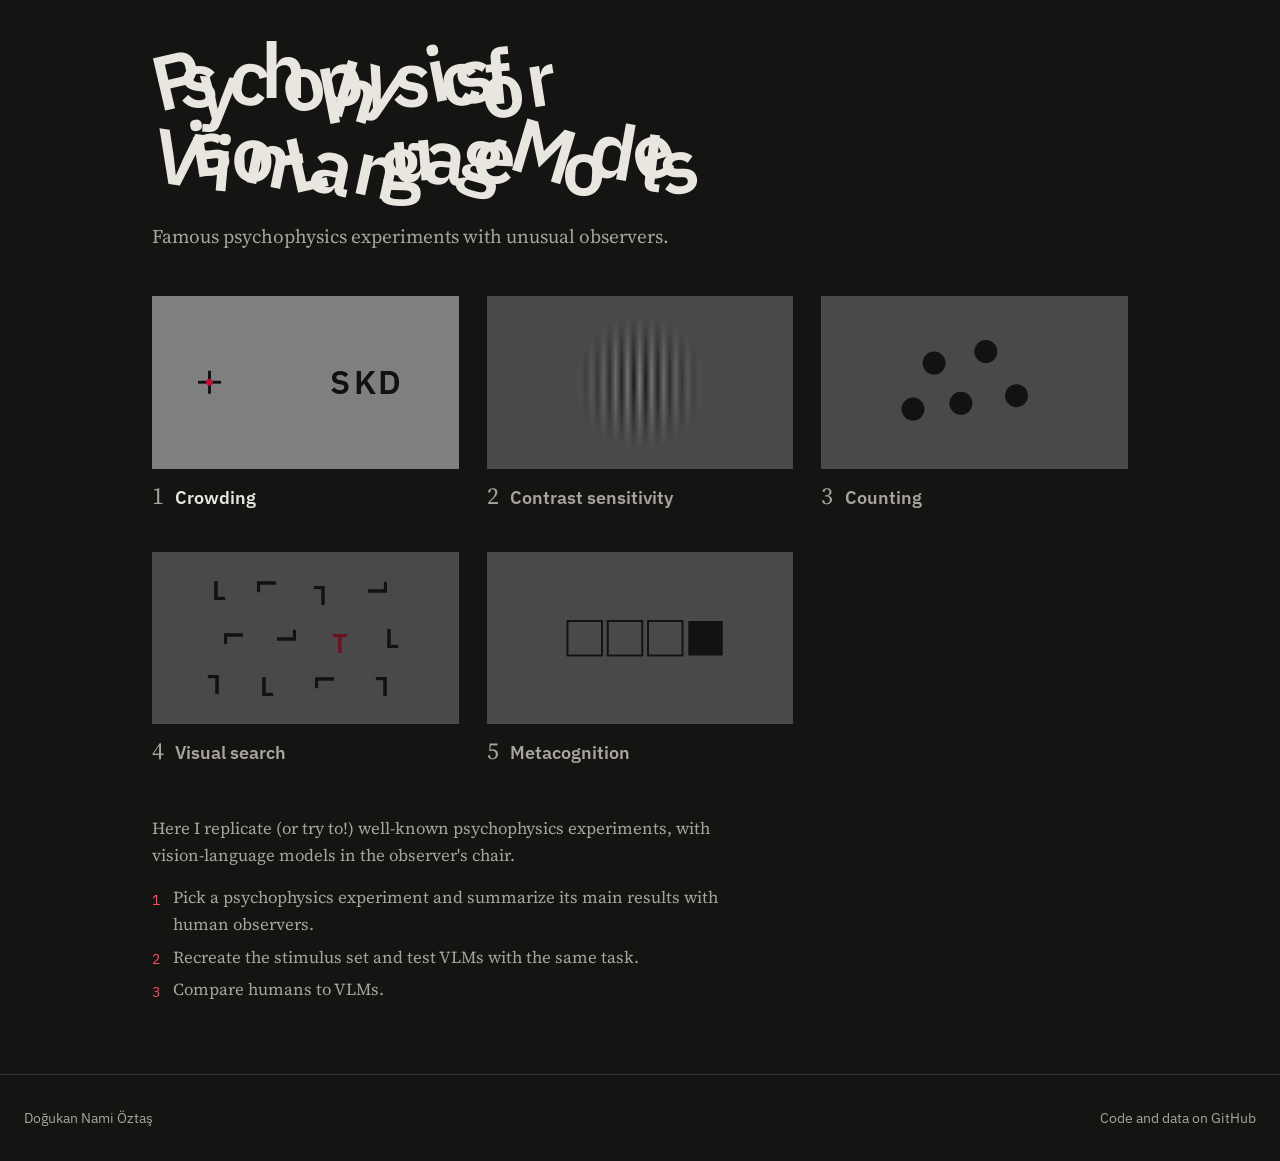
==== design/index.html @ e9a8e863 "First version of the site design" ====
<!doctype html>
<html lang="en">
<head>
  <meta charset="utf-8">
  <meta name="viewport" content="width=device-width, initial-scale=1">
  <title>Psychophysics for Vision-Language Models</title>
  <link rel="preconnect" href="https://fonts.googleapis.com">
  <link rel="preconnect" href="https://fonts.gstatic.com" crossorigin>
  <link href="https://fonts.googleapis.com/css2?family=IBM+Plex+Mono:wght@400;500&family=IBM+Plex+Sans:wght@400;600&family=Source+Serif+4:ital,opsz,wght@0,8..60,400;0,8..60,600;1,8..60,400&display=swap" rel="stylesheet">
  <link rel="stylesheet" href="style.css">
</head>
<body>

<main>
  <section class="hero">
    <h1 class="crowded-title">Psychophysics for<br>Vision-Language Models</h1>
    <p class="hero-lede">Famous psychophysics experiments with unusual observers.</p>
  </section>

  <section class="chapters">
    <div class="gallery">

      <!-- 1. Crowding: fixation cross and a flanked letter -->
      <a class="plate" href="chapter.html">
        <div class="panel"><svg viewBox="0 0 320 180" aria-hidden="true">
          <g stroke="#111" stroke-width="3"><line x1="48" y1="90" x2="72" y2="90"/><line x1="60" y1="78" x2="60" y2="102"/></g>
          <circle cx="60" cy="90" r="3.5" fill="#c8102e"/>
          <g fill="#111" font-family="IBM Plex Sans, sans-serif" font-weight="600" font-size="34" text-anchor="middle">
            <text x="196" y="102">S</text><text x="222" y="102">K</text><text x="248" y="102">D</text>
          </g>
        </svg></div>
        <div class="caption"><span class="num">1</span><div><h3>Crowding</h3></div></div>
      </a>

      <!-- 2. Contrast sensitivity: a Gabor patch (stripes faded out by a round window) -->
      <div class="plate planned">
        <div class="panel"><svg viewBox="0 0 320 180" aria-hidden="true">
          <defs>
            <linearGradient id="stripes" x1="0" y1="0" x2="0.09" y2="0" spreadMethod="repeat">
              <stop offset="0" stop-color="#1a1a1a"/><stop offset="0.5" stop-color="#e6e6e6"/><stop offset="1" stop-color="#1a1a1a"/>
            </linearGradient>
            <radialGradient id="window">
              <stop offset="0" stop-color="#fff" stop-opacity="1"/><stop offset="0.45" stop-color="#fff" stop-opacity="0.55"/><stop offset="1" stop-color="#fff" stop-opacity="0"/>
            </radialGradient>
            <mask id="gabor"><rect x="90" y="20" width="140" height="140" fill="url(#window)"/></mask>
          </defs>
          <rect x="90" y="20" width="140" height="140" fill="url(#stripes)" mask="url(#gabor)"/>
        </svg></div>
        <div class="caption"><span class="num">2</span><div><h3>Contrast sensitivity</h3></div></div>
      </div>

      <!-- 3. Counting: a few dots -->
      <div class="plate planned">
        <div class="panel"><svg viewBox="0 0 320 180" aria-hidden="true">
          <g fill="#111">
            <circle cx="118" cy="70" r="12"/><circle cx="172" cy="58" r="12"/><circle cx="146" cy="112" r="12"/>
            <circle cx="204" cy="104" r="12"/><circle cx="96" cy="118" r="12"/>
          </g>
        </svg></div>
        <div class="caption"><span class="num">3</span><div><h3>Counting</h3></div></div>
      </div>

      <!-- 4. Visual search: rotated L's and one T -->
      <div class="plate planned">
        <div class="panel"><svg viewBox="0 0 320 180" aria-hidden="true">
          <g fill="#111" font-family="IBM Plex Sans, sans-serif" font-weight="600" font-size="28" text-anchor="middle">
            <text x="70"  y="50"  transform="rotate(0 70 40)">L</text>
            <text x="120" y="45"  transform="rotate(90 120 35)">L</text>
            <text x="175" y="55"  transform="rotate(180 175 45)">L</text>
            <text x="235" y="48"  transform="rotate(270 235 38)">L</text>
            <text x="85"  y="100" transform="rotate(90 85 90)">L</text>
            <text x="140" y="98"  transform="rotate(270 140 88)">L</text>
            <text x="250" y="100" transform="rotate(0 250 90)">L</text>
            <text x="65"  y="148" transform="rotate(180 65 138)">L</text>
            <text x="120" y="150" transform="rotate(0 120 140)">L</text>
            <text x="180" y="146" transform="rotate(90 180 136)">L</text>
            <text x="240" y="150" transform="rotate(180 240 140)">L</text>
            <text x="196" y="105" fill="#c8102e">T</text>
          </g>
        </svg></div>
        <div class="caption"><span class="num">4</span><div><h3>Visual search</h3></div></div>
      </div>

      <!-- 5. Metacognition: a confidence scale -->
      <div class="plate planned">
        <div class="panel"><svg viewBox="0 0 320 180" aria-hidden="true">
          <g fill="none" stroke="#111" stroke-width="2">
            <rect x="84" y="72" width="36" height="36"/><rect x="126" y="72" width="36" height="36"/><rect x="168" y="72" width="36" height="36"/>
          </g>
          <rect x="210" y="72" width="36" height="36" fill="#111"/>
        </svg></div>
        <div class="caption"><span class="num">5</span><div><h3>Metacognition</h3></div></div>
      </div>

    </div>
  </section>

  <section class="about">
    <p>Here I replicate (or try to!) well-known psychophysics experiments, with vision-language models in the observer's chair.</p>
    <ol>
      <li>Pick a psychophysics experiment and summarize its main results with human observers.</li>
      <li>Recreate the stimulus set and test VLMs with the same task.</li>
      <li>Compare humans to VLMs.</li>
    </ol>
  </section>
</main>

<footer class="site-footer">
  <span>Doğukan Nami Öztaş</span>
  <span>Code and data on GitHub</span>
</footer>

<script src="site.js"></script>
</body>
</html>
---- design/style.css ----
/* ------------------------------------------------------------------
   Psychophysics for Machines — design mockup
   Stimuli sit on the grey of a vision-lab display.
   ------------------------------------------------------------------ */

:root {
  --paper:        #141413;
  --paper-2:      #1d1d1b;
  --ink:          #e9e6df;
  --ink-soft:     #a8a49b;
  --rule:         #34322e;
  --display-grey: #7f7f7f;   /* the classic mid-grey background of vision experiments */
  --accent:       #ff4d5e;   /* fixation-dot red */
  --code-bg:      #1f1e1c;
  --chip-bg:      #2a2926;

  --serif: "Source Serif 4", Georgia, serif;
  --sans:  "IBM Plex Sans", system-ui, sans-serif;
  --mono:  "IBM Plex Mono", ui-monospace, monospace;
  --code:  var(--mono);

  --measure: 42rem;
  color-scheme: dark;
}

* { box-sizing: border-box; }

html { scroll-behavior: smooth; }

body {
  margin: 0;
  background: var(--paper);
  color: var(--ink);
  font-family: var(--serif);
  font-size: 1.125rem;
  line-height: 1.65;
  -webkit-font-smoothing: antialiased;
}

a { color: inherit; text-decoration-color: var(--accent); text-underline-offset: 3px; }
img { max-width: 100%; display: block; }

/* ---------- fixation cross ---------- */

.fix {
  position: relative;
  display: inline-block;
  width: 1.1em;
  height: 1.1em;
  flex: none;
}
.fix::before, .fix::after {
  content: "";
  position: absolute;
  background: currentColor;
}
.fix::before { left: 0; right: 0; top: 50%; height: 2px; transform: translateY(-50%); }
.fix::after  { top: 0; bottom: 0; left: 50%; width: 2px; transform: translateX(-50%); }
.fix .dot {
  position: absolute;
  left: 50%; top: 50%;
  width: 6px; height: 6px;
  margin: -3px 0 0 -3px;
  border-radius: 50%;
  background: var(--accent);
  z-index: 1;
}

/* ---------- home: title ---------- */

.hero {
  max-width: 64rem;
  margin: 0 auto;
  padding: 2.5rem 1.5rem 1.25rem;
}
.crowded-title {
  font-family: var(--sans);
  font-weight: 600;
  font-size: clamp(2.3rem, 6.5vw, 4.8rem);
  line-height: 1.02;
  margin: 0;
  letter-spacing: -0.2em;                  /* crowded: letters overlap */
  transition: letter-spacing 800ms cubic-bezier(.2,.7,.2,1) 0.75s;   /* waits 0.75 s before crowding again */
  cursor: default;
}
/* each letter is nudged and tilted a little (values set by site.js) */
.crowded-title .ch {
  display: inline-block;
  transform: translate(var(--dx), var(--dy)) rotate(var(--r));
  transition: transform 800ms cubic-bezier(.2,.7,.2,1) 0.75s;
}
/* hover (or tap on a phone) releases the crowding straight away */
.crowded-title:hover,
.crowded-title.released { letter-spacing: -0.02em; transition-delay: 0s; }
.crowded-title:hover .ch,
.crowded-title.released .ch { transform: none; transition-delay: 0s; }
.hero-lede {
  max-width: 40rem;
  font-size: 1.2rem;
  color: var(--ink-soft);
  margin: 1.5rem 0 0.5rem;
}

/* ---------- home: chapters as figure plates ---------- */

.chapters {
  max-width: 64rem;
  margin: 0 auto;
  padding: 1rem 1.5rem 3rem;
}
.gallery {
  display: grid;
  grid-template-columns: repeat(3, minmax(0, 1fr));
  gap: 2.5rem 1.75rem;
}
.plate { text-decoration: none; display: block; }
.plate .panel { background: var(--display-grey); aspect-ratio: 16 / 9; }
.plate .panel svg { width: 100%; height: 100%; display: block; }
.plate .caption { margin-top: 0.8rem; display: flex; gap: 0.7rem; align-items: baseline; }
.plate .num { font-family: var(--serif); font-size: 1.5rem; color: var(--ink-soft); line-height: 1; }
.plate h3 { font-family: var(--sans); font-weight: 600; font-size: 1.15rem; margin: 0; }
.plate p { margin: 0.3rem 0 0; color: var(--ink-soft); font-size: 0.98rem; line-height: 1.5; }
.plate.planned .panel { opacity: 0.5; }
.plate.planned h3 { color: var(--ink-soft); }
.plate .state { font-style: italic; color: var(--accent); white-space: nowrap; }
a.plate:hover h3 { text-decoration: underline; text-decoration-color: var(--accent); text-underline-offset: 4px; }

/* a short note under the chapters */
.about {
  max-width: 64rem;
  margin: 0 auto;
  padding: 0 1.5rem 4rem;
}
.about p {
  max-width: 38rem;
  margin: 0 0 1rem;
  color: var(--ink-soft);
  font-size: 1.05rem;
  line-height: 1.6;
}
.about ol {
  max-width: 38rem;
  margin: 0;
  padding: 0;
  list-style: none;
  counter-reset: step;
  color: var(--ink-soft);
  font-size: 1.05rem;
  line-height: 1.6;
}
.about li {
  counter-increment: step;
  display: flex;
  gap: 0.8rem;
  margin-bottom: 0.35rem;
}
.about li::before {
  content: counter(step);
  font-family: var(--mono);
  font-size: 0.9rem;
  color: var(--accent);
  padding-top: 0.15rem;
}

/* ---------- chapter page ---------- */

.back {
  display: inline-flex;
  align-items: center;
  gap: 0.6rem;
  font-family: var(--sans);
  font-size: 0.95rem;
  font-weight: 600;
  text-decoration: none;
}
.back:hover { color: var(--ink-soft); }

.chapter-head {
  max-width: 64rem;
  margin: 0 auto;
  padding: 1.5rem 1.5rem 1.5rem;
}
.chapter-number {
  font-family: var(--mono);
  font-size: 0.85rem;
  color: var(--ink-soft);
  letter-spacing: 0.12em;
  text-transform: uppercase;
  margin-top: 3.5rem;
}
.chapter-title {
  font-family: var(--sans);
  font-weight: 600;
  font-size: clamp(2.2rem, 5vw, 3.4rem);
  line-height: 1.08;
  margin: 0.5rem 0 0.8rem;
  letter-spacing: -0.02em;
}
.chapter-sub { font-size: 1.2rem; color: var(--ink-soft); max-width: 40rem; margin: 0; }

/* the Article | Notebook switch */
.view-switch {
  display: inline-flex;
  margin-top: 1.8rem;
  border: 1px solid var(--rule);
  border-radius: 999px;
  padding: 3px;
  font-family: var(--sans);
  font-size: 0.9rem;
  position: relative;
  background: var(--paper-2);
}
.view-switch button {
  font: inherit;
  border: 0;
  background: none;
  color: var(--ink-soft);
  padding: 0.35rem 1.1rem;
  border-radius: 999px;
  cursor: pointer;
  position: relative;
  z-index: 1;
  transition: color 300ms ease;
}
.view-switch button[aria-pressed="true"] { color: var(--paper); }
.view-switch .thumb {
  position: absolute;
  top: 3px; bottom: 3px; left: 3px;
  width: calc(50% - 3px);
  border-radius: 999px;
  background: var(--ink);
  transition: transform 450ms cubic-bezier(.2,.7,.2,1);
}
.view-switch[data-view="notebook"] .thumb { transform: translateX(100%); }

.chapter-layout {
  max-width: 64rem;
  margin: 0 auto;
  padding: 1rem 1.5rem 6rem;
  display: grid;
  grid-template-columns: 12rem minmax(0, 1fr);
  gap: 3rem;
}

/* table of contents: the six parts */
.toc {
  position: sticky;
  top: 2rem;
  align-self: start;
  font-family: var(--sans);
  font-size: 0.85rem;
}
.toc ol { list-style: none; margin: 0; padding: 0; counter-reset: part; }
.toc li { counter-increment: part; }
.toc a {
  display: flex;
  gap: 0.6rem;
  padding: 0.35rem 0 0.35rem 0.7rem;
  text-decoration: none;
  color: var(--ink-soft);
  border-left: 2px solid transparent;
  transition: color 200ms, border-color 200ms;
}
.toc a::before { content: counter(part); font-family: var(--mono); opacity: 0.6; }
.toc a.active { color: var(--ink); border-left-color: var(--accent); }
.toc a.no-code { opacity: 0.45; }

/* the flipping stage */
.stage { perspective: 1800px; min-width: 0; }
.face { transform-origin: 50% 20vh; min-width: 0; }
.face[hidden] { display: none; }
.flip-out { animation: flipOut 320ms ease-in forwards; }
.flip-in  { animation: flipIn 380ms ease-out forwards; }
@keyframes flipOut { from { transform: rotateY(0); opacity: 1; } to { transform: rotateY(-90deg); opacity: 0.2; } }
@keyframes flipIn  { from { transform: rotateY(90deg); opacity: 0.2; } to { transform: rotateY(0); opacity: 1; } }
@media (prefers-reduced-motion: reduce) {
  .flip-out, .flip-in { animation-duration: 1ms; }
}

/* article typography */
.article { max-width: var(--measure); }
.article section { scroll-margin-top: 2rem; padding-bottom: 1rem; }
.article h2 {
  font-family: var(--sans);
  font-weight: 600;
  font-size: 1.6rem;
  line-height: 1.2;
  margin: 3rem 0 1rem;
  display: flex;
  align-items: baseline;
  gap: 0.8rem;
}
.article h2 .part { font-family: var(--mono); font-size: 0.85rem; color: var(--accent); font-weight: 500; }
.article p { margin: 0 0 1.2rem; }
.article .pending {
  font-family: var(--mono);
  font-size: 0.85rem;
  color: var(--ink-soft);
  border: 1px dashed var(--rule);
  padding: 0.9rem 1rem;
  border-radius: 4px;
}
.cite { font-family: var(--sans); font-size: 0.8em; color: var(--ink-soft); }

/* figures sit on the display grey */
figure { margin: 2rem 0; }
.display {
  background: var(--display-grey);
  border-radius: 3px;
  padding: 1.25rem;
}
.display-row {
  display: grid;
  grid-template-columns: repeat(4, minmax(0, 1fr));
  gap: 0.9rem;
}
.display-row.three { grid-template-columns: repeat(3, minmax(0, 1fr)); }
.display-row .tile { display: flex; flex-direction: column; gap: 0.45rem; }
.display-row .tile span {
  font-family: var(--mono);
  font-size: 0.72rem;
  color: #f2f2f2;
  letter-spacing: 0.05em;
  text-transform: uppercase;
}
.display-row img { border-radius: 2px; background: #fff; }
.display-row .empty {
  aspect-ratio: 1;
  border: 1px dashed rgba(255,255,255,0.6);
  border-radius: 2px;
  display: grid;
  place-items: center;
  font-family: var(--mono);
  font-size: 0.72rem;
  color: #f2f2f2;
  text-align: center;
  padding: 0.5rem;
}
figcaption {
  font-family: var(--sans);
  font-size: 0.85rem;
  color: var(--ink-soft);
  margin-top: 0.7rem;
  line-height: 1.5;
}
figcaption b { color: var(--ink); font-weight: 600; }

.plot { background: var(--paper-2); border-radius: 3px; padding: 1rem; }
.plot svg { width: 100%; height: auto; }

/* ---------- notebook view ---------- */

.notebook { max-width: 48rem; }
.notebook section { scroll-margin-top: 2rem; }
.nb-part {
  font-family: var(--mono);
  font-size: 0.8rem;
  color: var(--accent);
  margin: 2.5rem 0 0.8rem;
  text-transform: uppercase;
  letter-spacing: 0.1em;
}
.cell { display: grid; grid-template-columns: 3.2rem minmax(0, 1fr); gap: 0.6rem; margin: 0 0 1rem; }
.cell .prompt {
  font-family: var(--code);
  font-size: 0.75rem;
  color: var(--ink-soft);
  padding-top: 0.7rem;
  text-align: right;
}
.cell.md .body { font-size: 1rem; }
.cell.md h3 { font-family: var(--sans); font-size: 1.15rem; margin: 0.4rem 0 0.4rem; }
.cell pre {
  margin: 0;
  background: var(--code-bg);
  border: 1px solid var(--rule);
  border-radius: 3px;
  padding: 0.75rem 0.9rem;
  font-family: var(--code);
  font-size: 0.82rem;
  line-height: 1.55;
  overflow-x: auto;
}
.cell .out {
  font-family: var(--code);
  font-size: 0.8rem;
  padding: 0.5rem 0.2rem;
  white-space: pre-wrap;
  color: var(--ink-soft);
}
.cell .out img { background: #fff; border-radius: 2px; max-width: 32rem; }
.tok-k { color: #be95ff; }
.tok-s { color: #6fdc8c; }
.tok-c { color: var(--ink-soft); font-style: italic; }
.tok-n { color: #ffb784; }

/* ---------- footer ---------- */

.site-footer {
  border-top: 1px solid var(--rule);
  padding: 2rem 1.5rem;
  font-family: var(--sans);
  font-size: 0.85rem;
  color: var(--ink-soft);
  display: flex;
  justify-content: space-between;
  gap: 1rem;
  flex-wrap: wrap;
}

/* ---------- phone ---------- */

@media (max-width: 760px) {
  body { font-size: 1.05rem; }
  .hero { padding: 1.75rem 1rem 1rem; }
  .chapters { padding: 0.5rem 1rem 4rem; }
  .gallery { grid-template-columns: minmax(0, 1fr); gap: 2rem; }
  .chapter-head { padding: 1.2rem 1rem 1rem; }
  .chapter-number { margin-top: 2.5rem; }
  .chapter-layout { grid-template-columns: minmax(0, 1fr); padding: 0.5rem 1rem 4rem; gap: 1rem; }
  .toc {
    position: static;
    overflow-x: auto;
    border-bottom: 1px solid var(--rule);
    padding-bottom: 0.5rem;
  }
  .toc ol { display: flex; gap: 0.2rem; }
  .toc a { white-space: nowrap; border-left: 0; border-bottom: 2px solid transparent; padding: 0.3rem 0.5rem; }
  .toc a.active { border-bottom-color: var(--accent); }
  .display { padding: 0.8rem; }
  .display-row { grid-template-columns: repeat(2, minmax(0, 1fr)); }
  .display-row.three { grid-template-columns: repeat(3, minmax(0, 1fr)); }
  .cell { grid-template-columns: minmax(0, 1fr); gap: 0.2rem; }
  .cell .prompt { text-align: left; padding-top: 0; }
}
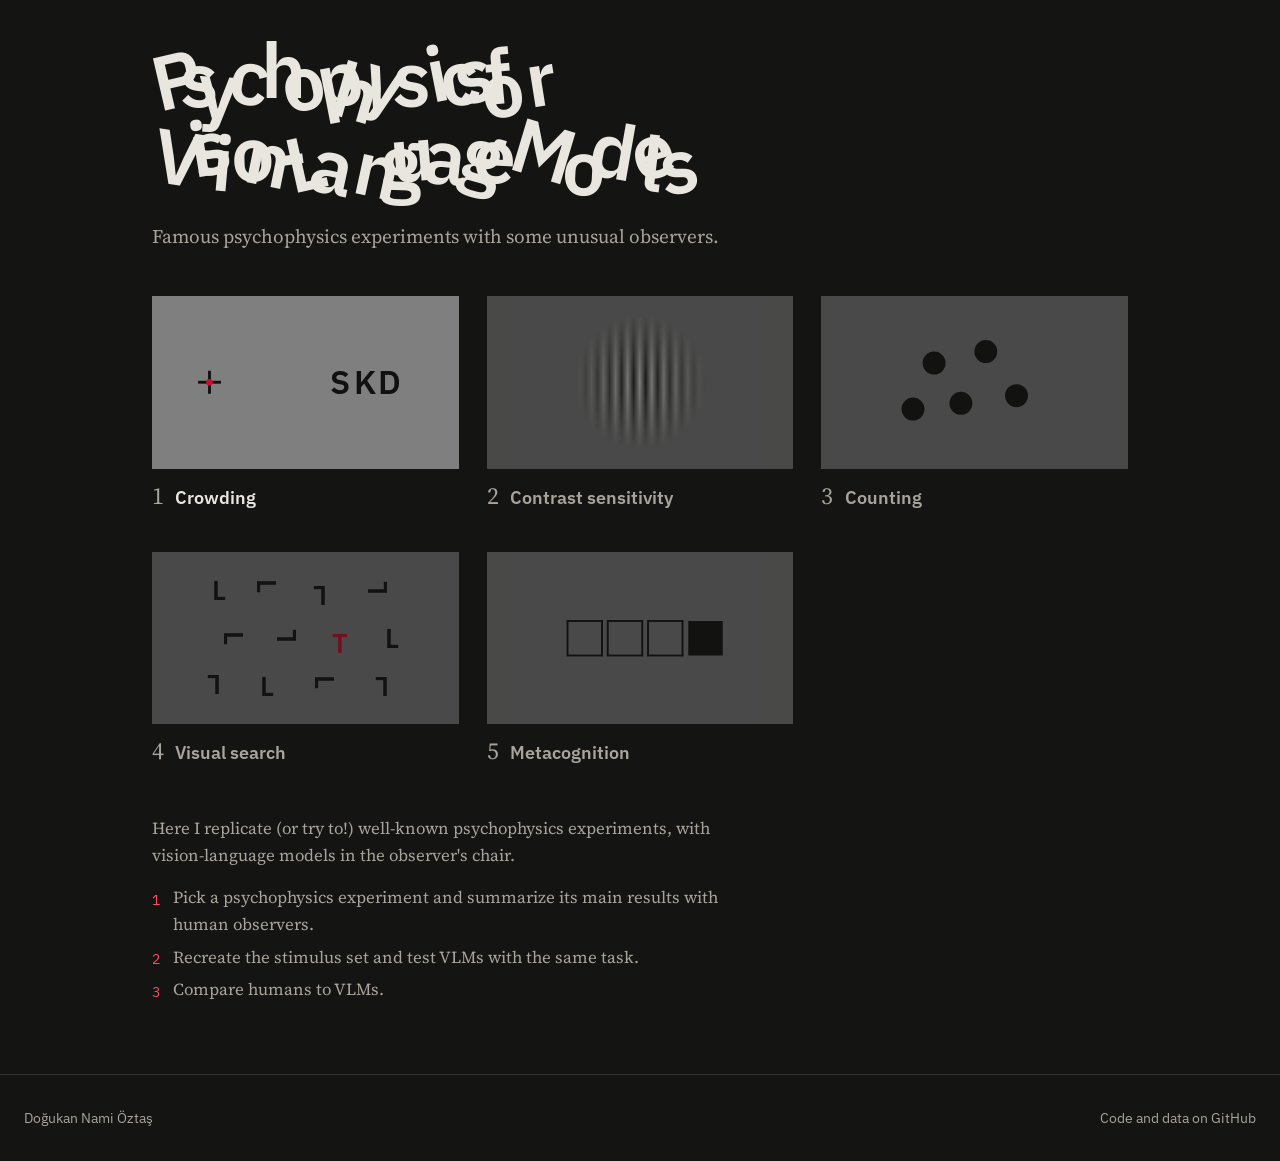
==== commit 9e493394: "Crowding chapter draft, build script, Bouma demo Co-Authored-By: Claude Opus 5.5 <noreply@anthropic." ====
--- a/design/index.html
+++ b/design/index.html
@@ -14,7 +14,7 @@
 <main>
   <section class="hero">
     <h1 class="crowded-title">Psychophysics for<br>Vision-Language Models</h1>
-    <p class="hero-lede">Famous psychophysics experiments with unusual observers.</p>
+    <p class="hero-lede">Famous psychophysics experiments with some unusual observers.</p>
   </section>
 
   <section class="chapters">
--- a/design/style.css
+++ b/design/style.css
@@ -165,20 +165,20 @@
 /* ---------- chapter page ---------- */
 
 .back {
-  display: inline-flex;
-  align-items: center;
-  gap: 0.6rem;
-  font-family: var(--sans);
-  font-size: 0.95rem;
-  font-weight: 600;
+  display: inline-block;
+  font-family: var(--sans);
+  font-size: 2rem;
+  line-height: 1;
   text-decoration: none;
-}
-.back:hover { color: var(--ink-soft); }
-
+  color: var(--ink-soft);
+}
+.back:hover { color: var(--ink); }
+
+/* one centred column: header and article share the same width */
 .chapter-head {
-  max-width: 64rem;
+  max-width: 51rem;
   margin: 0 auto;
-  padding: 1.5rem 1.5rem 1.5rem;
+  padding: 1rem 1.5rem 0.5rem;
 }
 .chapter-number {
   font-family: var(--mono);
@@ -193,7 +193,7 @@
   font-weight: 600;
   font-size: clamp(2.2rem, 5vw, 3.4rem);
   line-height: 1.08;
-  margin: 0.5rem 0 0.8rem;
+  margin: 0.8rem 0 0.4rem;
   letter-spacing: -0.02em;
 }
 .chapter-sub { font-size: 1.2rem; color: var(--ink-soft); max-width: 40rem; margin: 0; }
@@ -234,12 +234,9 @@
 .view-switch[data-view="notebook"] .thumb { transform: translateX(100%); }
 
 .chapter-layout {
-  max-width: 64rem;
+  max-width: 51rem;
   margin: 0 auto;
-  padding: 1rem 1.5rem 6rem;
-  display: grid;
-  grid-template-columns: 12rem minmax(0, 1fr);
-  gap: 3rem;
+  padding: 0 1.5rem 6rem;
 }
 
 /* table of contents: the six parts */
@@ -278,20 +275,32 @@
 }
 
 /* article typography */
-.article { max-width: var(--measure); }
-.article section { scroll-margin-top: 2rem; padding-bottom: 1rem; }
+.article { max-width: none; }
+.article section { scroll-margin-top: 2rem; padding-bottom: 0; }
 .article h2 {
   font-family: var(--sans);
   font-weight: 600;
   font-size: 1.6rem;
   line-height: 1.2;
-  margin: 3rem 0 1rem;
+  margin: 1.8rem 0 1rem;
   display: flex;
   align-items: baseline;
   gap: 0.8rem;
 }
 .article h2 .part { font-family: var(--mono); font-size: 0.85rem; color: var(--accent); font-weight: 500; }
 .article p { margin: 0 0 1.2rem; }
+.article .big-title {
+  font-family: var(--sans);
+  font-weight: 600;
+  font-size: 2.2rem;
+  line-height: 1.15;
+  margin: 2.2rem 0 0;
+  padding-top: 1.5rem;
+  border-top: 1px solid var(--rule);
+}
+.article h3 { font-family: var(--sans); font-weight: 600; font-size: 1.15rem; margin: 2.2rem 0 0.7rem; }
+.article ol { margin: 0 0 1.2rem; padding-left: 1.4rem; }
+.article li { margin-bottom: 0.4rem; }
 .article .pending {
   font-family: var(--mono);
   font-size: 0.85rem;
@@ -338,7 +347,7 @@
 }
 figcaption {
   font-family: var(--sans);
-  font-size: 0.85rem;
+  font-size: 0.95rem;
   color: var(--ink-soft);
   margin-top: 0.7rem;
   line-height: 1.5;
@@ -346,6 +355,21 @@
 figcaption b { color: var(--ink); font-weight: 600; }
 
 .plot { background: var(--paper-2); border-radius: 3px; padding: 1rem; }
+
+/* full-width drawings and playable figures: the svg carries its own grey */
+.drawing svg { display: block; width: 100%; height: auto; border-radius: 3px; }
+.demo-controls {
+  display: flex;
+  align-items: center;
+  gap: 1rem;
+  margin-top: 0.7rem;
+  font-family: var(--mono);
+  font-size: 0.85rem;
+  color: var(--ink-soft);
+}
+.demo-controls input[type="range"] { flex: 1; accent-color: var(--accent); }
+.display-row.two { grid-template-columns: repeat(2, minmax(0, 1fr)); }
+.display-row.one { grid-template-columns: minmax(0, 26rem); justify-content: center; }
 .plot svg { width: 100%; height: auto; }
 
 /* ---------- notebook view ---------- */
@@ -416,8 +440,7 @@
   .chapters { padding: 0.5rem 1rem 4rem; }
   .gallery { grid-template-columns: minmax(0, 1fr); gap: 2rem; }
   .chapter-head { padding: 1.2rem 1rem 1rem; }
-  .chapter-number { margin-top: 2.5rem; }
-  .chapter-layout { grid-template-columns: minmax(0, 1fr); padding: 0.5rem 1rem 4rem; gap: 1rem; }
+  .chapter-layout { padding: 0 1rem 4rem; }
   .toc {
     position: static;
     overflow-x: auto;
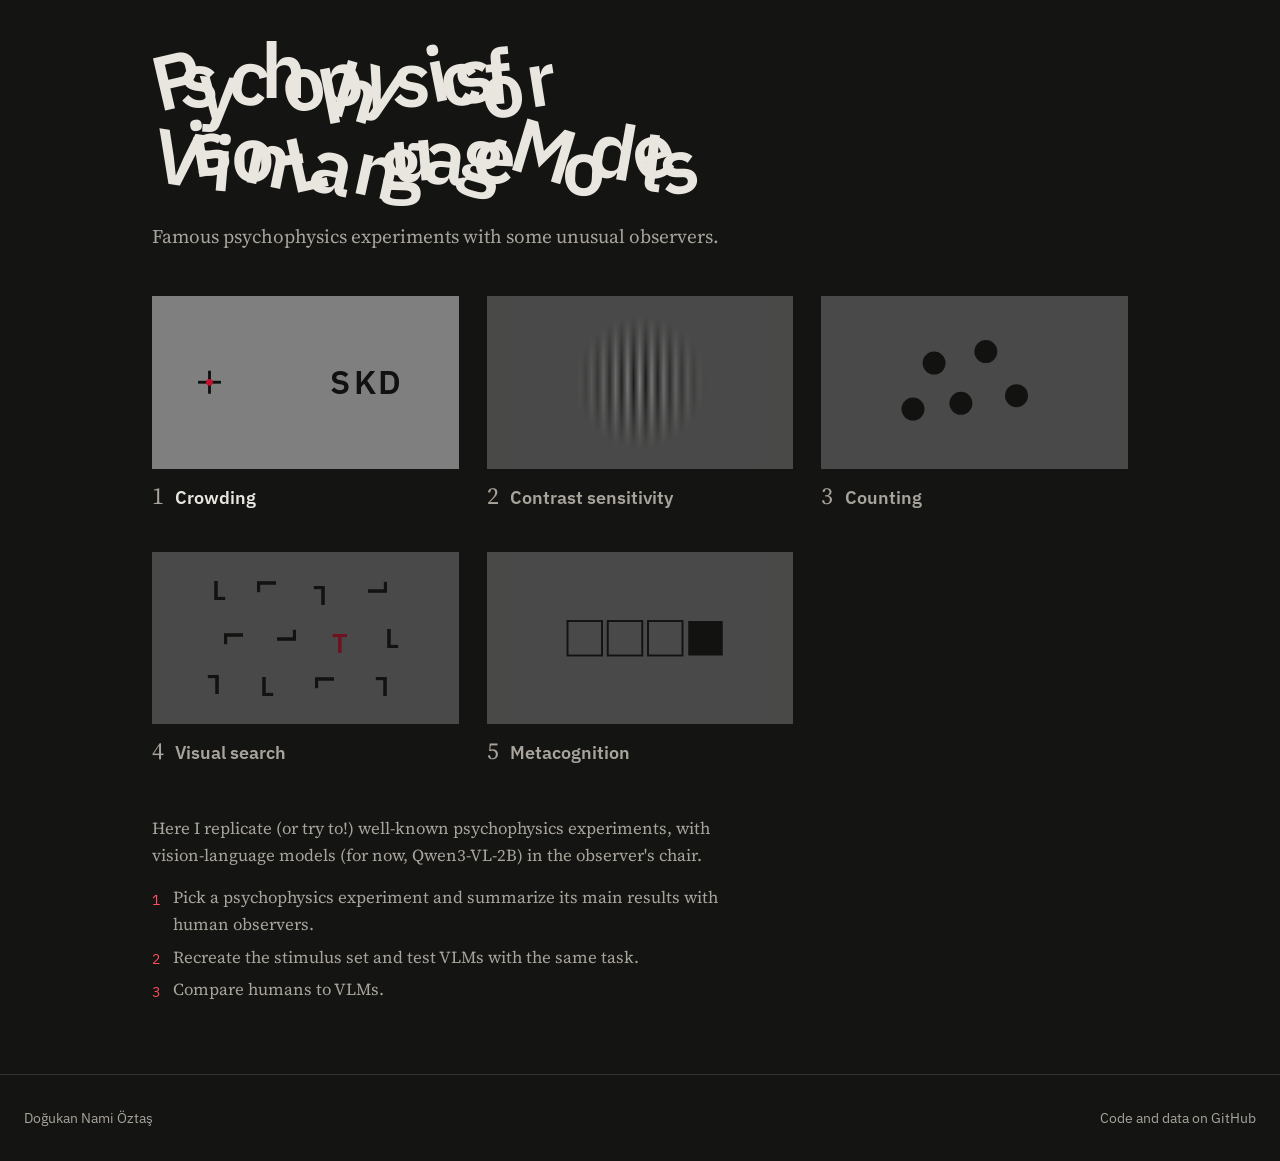
==== commit 2527c3cf: "Crowding chapter: shorter text, tokenizer tutorial with real model values - The chapter page now liv" ====
--- a/design/index.html
+++ b/design/index.html
@@ -21,7 +21,7 @@
     <div class="gallery">
 
       <!-- 1. Crowding: fixation cross and a flanked letter -->
-      <a class="plate" href="chapter.html">
+      <a class="plate" href="../chapters/crowding/crowding.html">
         <div class="panel"><svg viewBox="0 0 320 180" aria-hidden="true">
           <g stroke="#111" stroke-width="3"><line x1="48" y1="90" x2="72" y2="90"/><line x1="60" y1="78" x2="60" y2="102"/></g>
           <circle cx="60" cy="90" r="3.5" fill="#c8102e"/>
@@ -96,7 +96,7 @@
   </section>
 
   <section class="about">
-    <p>Here I replicate (or try to!) well-known psychophysics experiments, with vision-language models in the observer's chair.</p>
+    <p>Here I replicate (or try to!) well-known psychophysics experiments, with vision-language models (for now, Qwen3-VL-2B) in the observer's chair.</p>
     <ol>
       <li>Pick a psychophysics experiment and summarize its main results with human observers.</li>
       <li>Recreate the stimulus set and test VLMs with the same task.</li>
--- a/design/style.css
+++ b/design/style.css
@@ -38,7 +38,7 @@
 }
 
 a { color: inherit; text-decoration-color: var(--accent); text-underline-offset: 3px; }
-img { max-width: 100%; display: block; }
+img, video { max-width: 100%; display: block; }
 
 /* ---------- fixation cross ---------- */
 
@@ -332,7 +332,8 @@
   letter-spacing: 0.05em;
   text-transform: uppercase;
 }
-.display-row img { border-radius: 2px; background: #fff; }
+.display-row img, .display-row video { border-radius: 2px; background: #fff; }
+.display-row video { width: 100%; height: auto; }
 .display-row .empty {
   aspect-ratio: 1;
   border: 1px dashed rgba(255,255,255,0.6);
@@ -409,10 +410,17 @@
   font-family: var(--code);
   font-size: 0.8rem;
   padding: 0.5rem 0.2rem;
-  white-space: pre-wrap;
-  color: var(--ink-soft);
-}
-.cell .out img { background: #fff; border-radius: 2px; max-width: 32rem; }
+  white-space: pre;
+  color: var(--ink-soft);
+}
+.cell .out { overflow-x: auto; }
+.cell .out img { background: #fff; border-radius: 2px; max-width: min(100%, 36rem); }
+.nb-file {
+  font-family: var(--code);
+  font-size: 0.75rem;
+  color: var(--ink-soft);
+  margin: 1.4rem 0 0.6rem 3.8rem;
+}
 .tok-k { color: #be95ff; }
 .tok-s { color: #6fdc8c; }
 .tok-c { color: var(--ink-soft); font-style: italic; }
@@ -455,4 +463,5 @@
   .display-row.three { grid-template-columns: repeat(3, minmax(0, 1fr)); }
   .cell { grid-template-columns: minmax(0, 1fr); gap: 0.2rem; }
   .cell .prompt { text-align: left; padding-top: 0; }
-}
+  .nb-file { margin-left: 0; }
+}
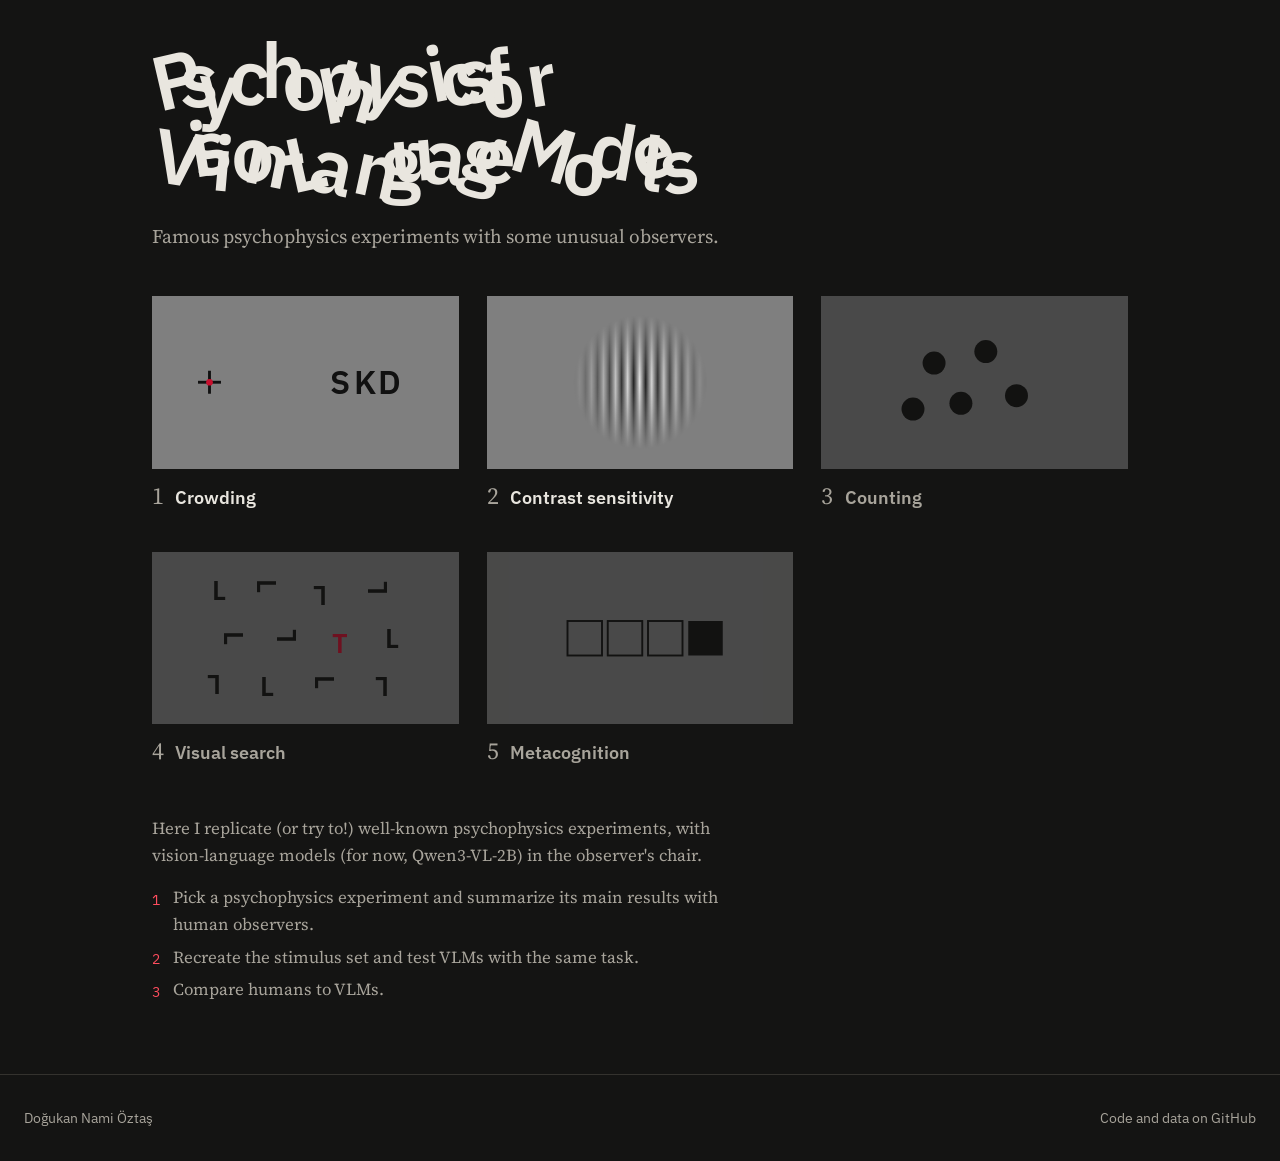
==== commit a403010c: "Contrast sensitivity chapter: draft, experiment, results and tutorial build.py now builds every chap" ====
--- a/design/index.html
+++ b/design/index.html
@@ -33,7 +33,7 @@
       </a>
 
       <!-- 2. Contrast sensitivity: a Gabor patch (stripes faded out by a round window) -->
-      <div class="plate planned">
+      <a class="plate" href="../chapters/contrast_sensitivity/contrast_sensitivity.html">
         <div class="panel"><svg viewBox="0 0 320 180" aria-hidden="true">
           <defs>
             <linearGradient id="stripes" x1="0" y1="0" x2="0.09" y2="0" spreadMethod="repeat">
@@ -47,7 +47,7 @@
           <rect x="90" y="20" width="140" height="140" fill="url(#stripes)" mask="url(#gabor)"/>
         </svg></div>
         <div class="caption"><span class="num">2</span><div><h3>Contrast sensitivity</h3></div></div>
-      </div>
+      </a>
 
       <!-- 3. Counting: a few dots -->
       <div class="plate planned">
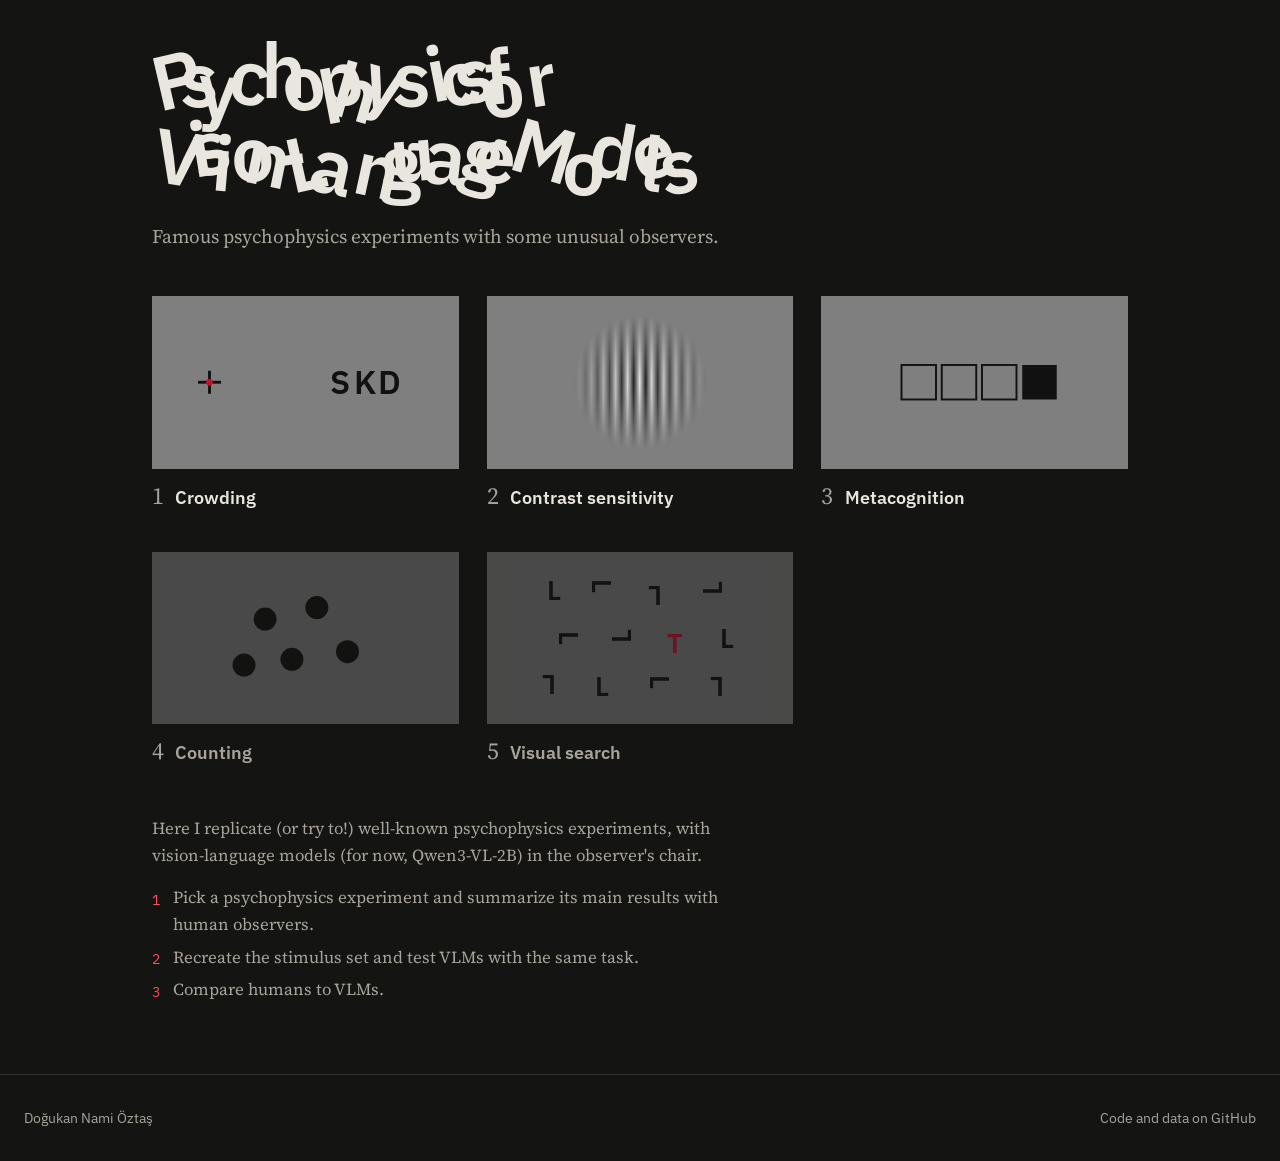
==== commit 3cde429c: "Metacognition becomes chapter 3: skeleton page, plate linked Co-Authored-By: Claude Opus 5.5 <norepl" ====
--- a/design/index.html
+++ b/design/index.html
@@ -49,7 +49,18 @@
         <div class="caption"><span class="num">2</span><div><h3>Contrast sensitivity</h3></div></div>
       </a>
 
-      <!-- 3. Counting: a few dots -->
+      <!-- 3. Metacognition: a confidence scale -->
+      <a class="plate" href="../chapters/metacognition/metacognition.html">
+        <div class="panel"><svg viewBox="0 0 320 180" aria-hidden="true">
+          <g fill="none" stroke="#111" stroke-width="2">
+            <rect x="84" y="72" width="36" height="36"/><rect x="126" y="72" width="36" height="36"/><rect x="168" y="72" width="36" height="36"/>
+          </g>
+          <rect x="210" y="72" width="36" height="36" fill="#111"/>
+        </svg></div>
+        <div class="caption"><span class="num">3</span><div><h3>Metacognition</h3></div></div>
+      </a>
+
+      <!-- 4. Counting: a few dots -->
       <div class="plate planned">
         <div class="panel"><svg viewBox="0 0 320 180" aria-hidden="true">
           <g fill="#111">
@@ -57,10 +68,10 @@
             <circle cx="204" cy="104" r="12"/><circle cx="96" cy="118" r="12"/>
           </g>
         </svg></div>
-        <div class="caption"><span class="num">3</span><div><h3>Counting</h3></div></div>
+        <div class="caption"><span class="num">4</span><div><h3>Counting</h3></div></div>
       </div>
 
-      <!-- 4. Visual search: rotated L's and one T -->
+      <!-- 5. Visual search: rotated L's and one T -->
       <div class="plate planned">
         <div class="panel"><svg viewBox="0 0 320 180" aria-hidden="true">
           <g fill="#111" font-family="IBM Plex Sans, sans-serif" font-weight="600" font-size="28" text-anchor="middle">
@@ -78,18 +89,7 @@
             <text x="196" y="105" fill="#c8102e">T</text>
           </g>
         </svg></div>
-        <div class="caption"><span class="num">4</span><div><h3>Visual search</h3></div></div>
-      </div>
-
-      <!-- 5. Metacognition: a confidence scale -->
-      <div class="plate planned">
-        <div class="panel"><svg viewBox="0 0 320 180" aria-hidden="true">
-          <g fill="none" stroke="#111" stroke-width="2">
-            <rect x="84" y="72" width="36" height="36"/><rect x="126" y="72" width="36" height="36"/><rect x="168" y="72" width="36" height="36"/>
-          </g>
-          <rect x="210" y="72" width="36" height="36" fill="#111"/>
-        </svg></div>
-        <div class="caption"><span class="num">5</span><div><h3>Metacognition</h3></div></div>
+        <div class="caption"><span class="num">5</span><div><h3>Visual search</h3></div></div>
       </div>
 
     </div>
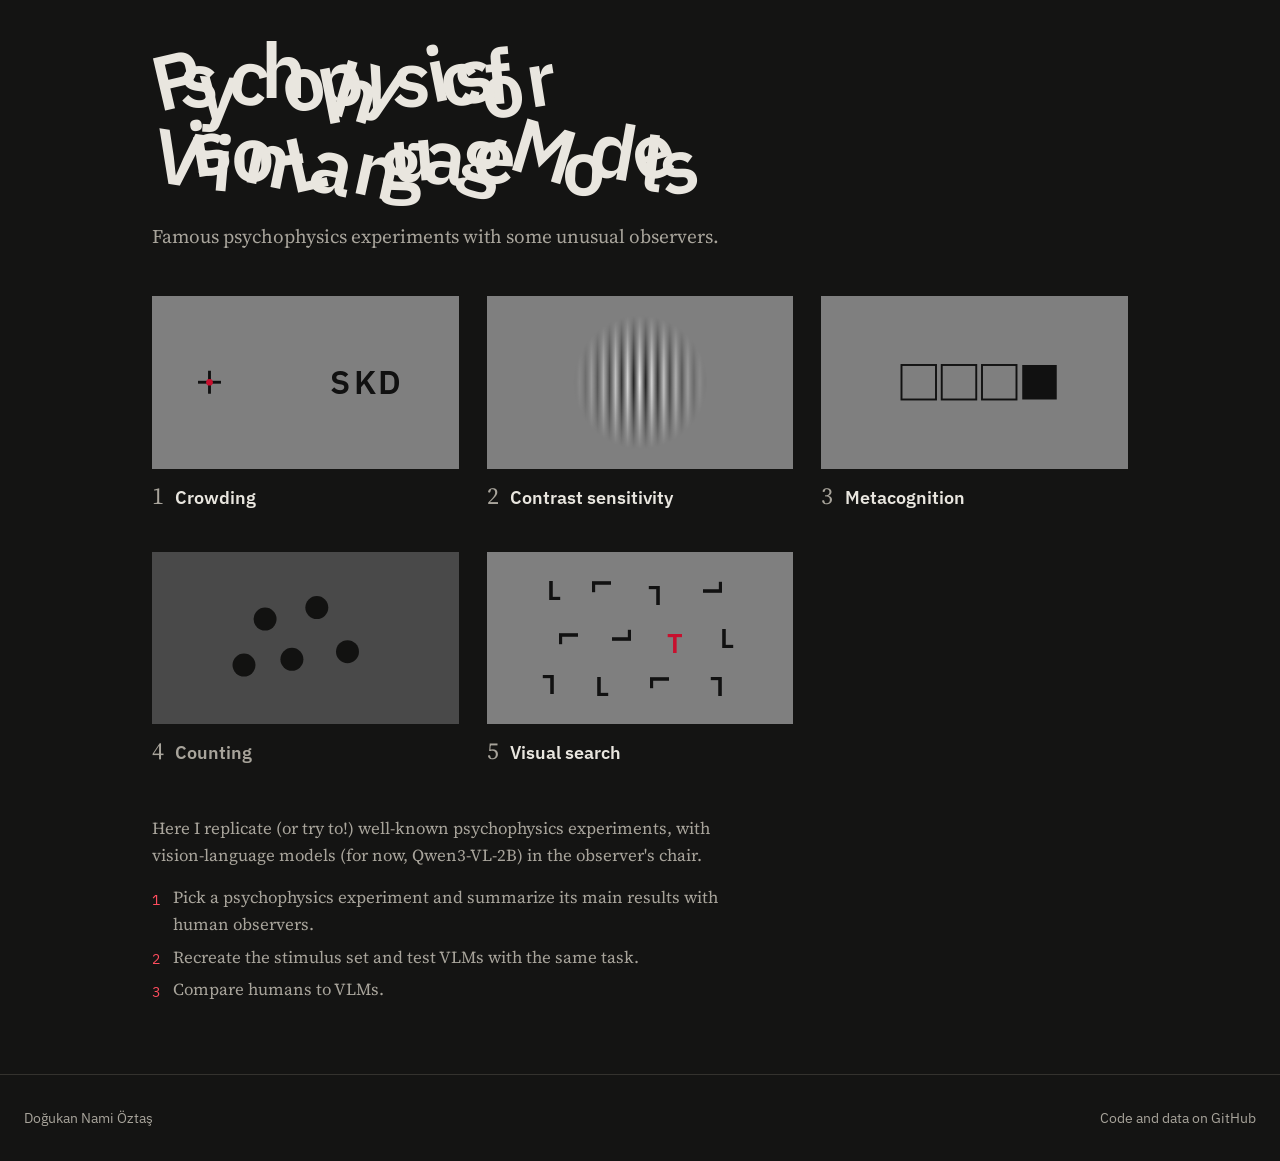
==== commit 06e29345: "Visual search chapter: experiment, results, figures and text; plate linked Co-Authored-By: Claude Op" ====
--- a/design/index.html
+++ b/design/index.html
@@ -72,7 +72,7 @@
       </div>
 
       <!-- 5. Visual search: rotated L's and one T -->
-      <div class="plate planned">
+      <a class="plate" href="../chapters/visual_search/visual_search.html">
         <div class="panel"><svg viewBox="0 0 320 180" aria-hidden="true">
           <g fill="#111" font-family="IBM Plex Sans, sans-serif" font-weight="600" font-size="28" text-anchor="middle">
             <text x="70"  y="50"  transform="rotate(0 70 40)">L</text>
@@ -90,7 +90,7 @@
           </g>
         </svg></div>
         <div class="caption"><span class="num">5</span><div><h3>Visual search</h3></div></div>
-      </div>
+      </a>
 
     </div>
   </section>
